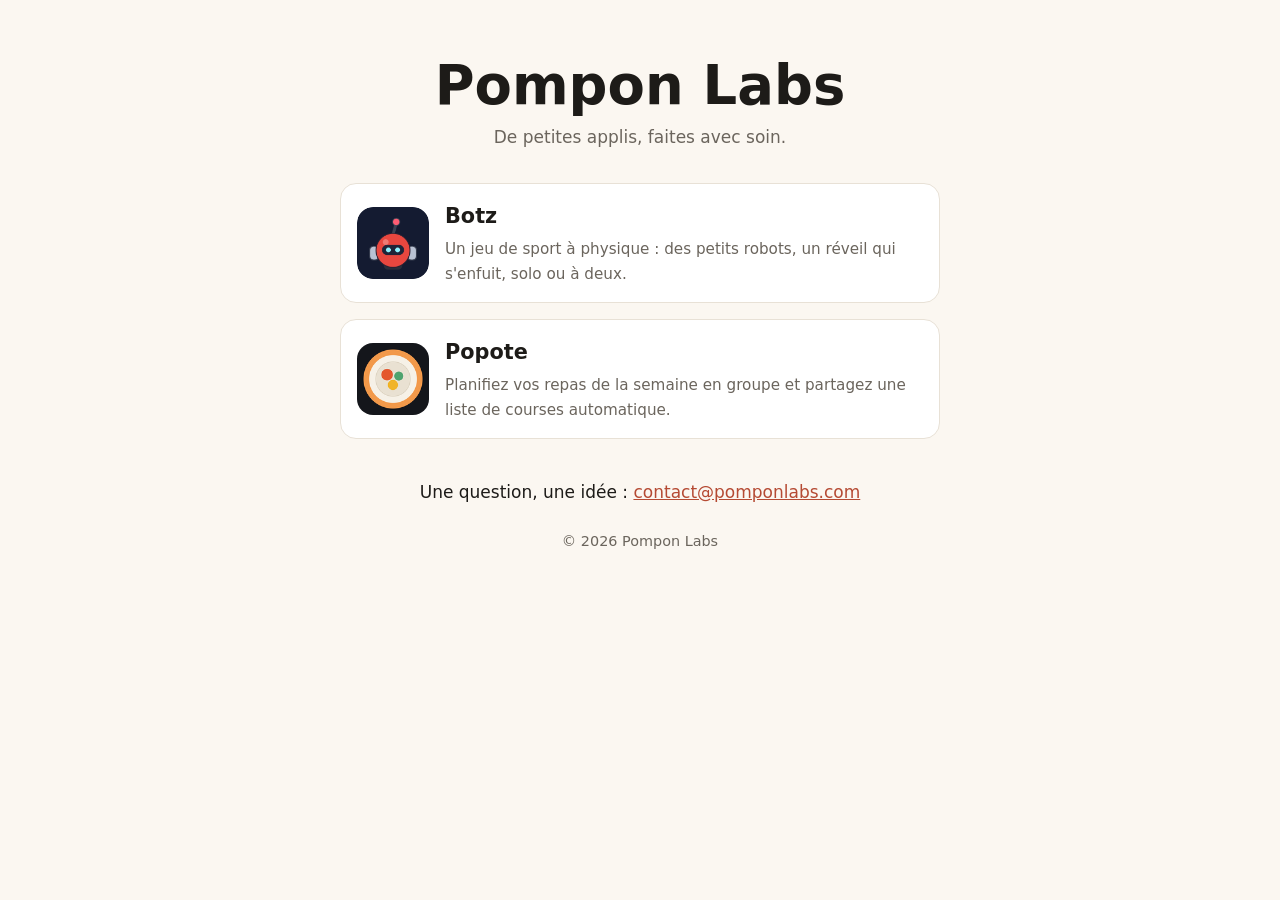
==== index.html @ b4390431 "first commit" ====
<!doctype html>
<html lang="fr">
  <head>
    <meta charset="UTF-8" />
    <meta name="viewport" content="width=device-width, initial-scale=1" />
    <meta name="theme-color" content="#14161b" />
    <link rel="icon" type="image/png" href="favicon.png" />
    <link rel="apple-touch-icon" href="apple-touch-icon.png" />
    <link rel="stylesheet" href="style.css" />
    <title>Pompon Labs — nos applis</title>
    <meta name="description" content="Pompon Labs : de petites applis mobiles faites avec soin. Botz, Popote, et d'autres à venir." />
  </head>
  <body>
    <main>
      <header>
        <h1>Pompon Labs</h1>
        <p class="tagline">De petites applis, faites avec soin.</p>
      </header>

      <section class="apps" aria-label="Applications">
        <a class="app" href="https://botz.pomponlabs.com">
          <img src="botz.png" alt="" width="72" height="72" />
          <div>
            <h2>Botz</h2>
            <p>Un jeu de sport à physique : des petits robots, un réveil qui s'enfuit, solo ou à deux.</p>
          </div>
        </a>
        <a class="app" href="https://popote.pomponlabs.com">
          <img src="popote.png" alt="" width="72" height="72" />
          <div>
            <h2>Popote</h2>
            <p>Planifiez vos repas de la semaine en groupe et partagez une liste de courses automatique.</p>
          </div>
        </a>
      </section>

      <p class="contact">Une question, une idée : <a href="mailto:contact@pomponlabs.com">contact@pomponlabs.com</a></p>
      <footer>© 2026 Pompon Labs</footer>
    </main>
  </body>
</html>
---- style.css ----
:root { color-scheme: light dark; --bg: #fbf7f1; --card: #fff; --text: #1d1b18; --muted: #6b655d; --accent: #b54a33; --border: #e8e1d6; }
@media (prefers-color-scheme: dark) { :root { --bg: #14161b; --card: #1d2028; --text: #f1eee8; --muted: #a7acb5; --accent: #f2994a; --border: #2a2e38; } }
* { box-sizing: border-box; }
body { margin: 0; background: var(--bg); color: var(--text); font: 17px/1.6 system-ui, -apple-system, "Segoe UI", sans-serif; }
a { color: var(--accent); }
main { max-width: 640px; margin: 0 auto; padding: 56px 20px 64px; }
header { text-align: center; margin-bottom: 32px; }
h1 { font-size: clamp(2.2rem, 8vw, 3.4rem); margin: 0 0 8px; line-height: 1.1; }
h2 { font-size: 1.3rem; margin: 0 0 4px; }
.tagline { color: var(--muted); margin: 0; }
.apps { display: grid; gap: 16px; }
.app { display: flex; gap: 16px; align-items: center; padding: 16px; background: var(--card); border: 1px solid var(--border); border-radius: 16px; color: inherit; text-decoration: none; transition: transform .15s, border-color .15s; }
.app:hover, .app:focus-visible { transform: translateY(-2px); border-color: var(--accent); }
.app img { width: 72px; height: 72px; border-radius: 16px; flex: none; }
.app p { margin: 0; color: var(--muted); font-size: .95rem; }
.contact { text-align: center; margin-top: 40px; }
footer { margin-top: 24px; color: var(--muted); font-size: .9rem; text-align: center; }
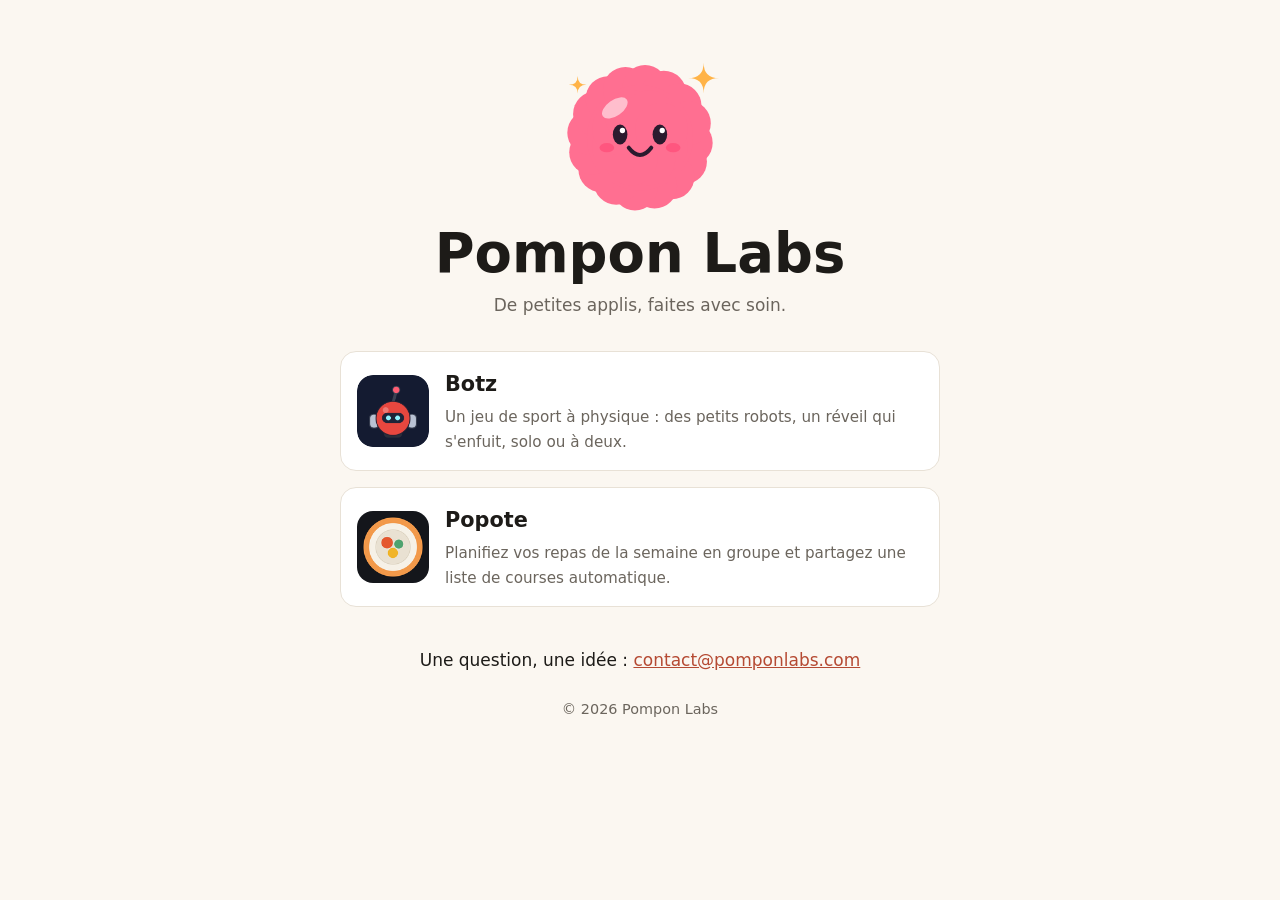
==== commit 03de6d86: "Ajoute le logo Pompon et les icônes Co-Authored-By: Claude Sonnet 5.5 <noreply@anthropic.com>" ====
--- a/index.html
+++ b/index.html
@@ -4,6 +4,7 @@
     <meta charset="UTF-8" />
     <meta name="viewport" content="width=device-width, initial-scale=1" />
     <meta name="theme-color" content="#14161b" />
+    <link rel="icon" type="image/svg+xml" href="icon.svg" />
     <link rel="icon" type="image/png" href="favicon.png" />
     <link rel="apple-touch-icon" href="apple-touch-icon.png" />
     <link rel="stylesheet" href="style.css" />
@@ -13,6 +14,7 @@
   <body>
     <main>
       <header>
+        <img class="logo" src="logo.svg" alt="Pompon, la mascotte de Pompon Labs" width="160" height="160" />
         <h1>Pompon Labs</h1>
         <p class="tagline">De petites applis, faites avec soin.</p>
       </header>
--- a/style.css
+++ b/style.css
@@ -5,6 +5,7 @@
 a { color: var(--accent); }
 main { max-width: 640px; margin: 0 auto; padding: 56px 20px 64px; }
 header { text-align: center; margin-bottom: 32px; }
+.logo { width: 160px; height: auto; }
 h1 { font-size: clamp(2.2rem, 8vw, 3.4rem); margin: 0 0 8px; line-height: 1.1; }
 h2 { font-size: 1.3rem; margin: 0 0 4px; }
 .tagline { color: var(--muted); margin: 0; }
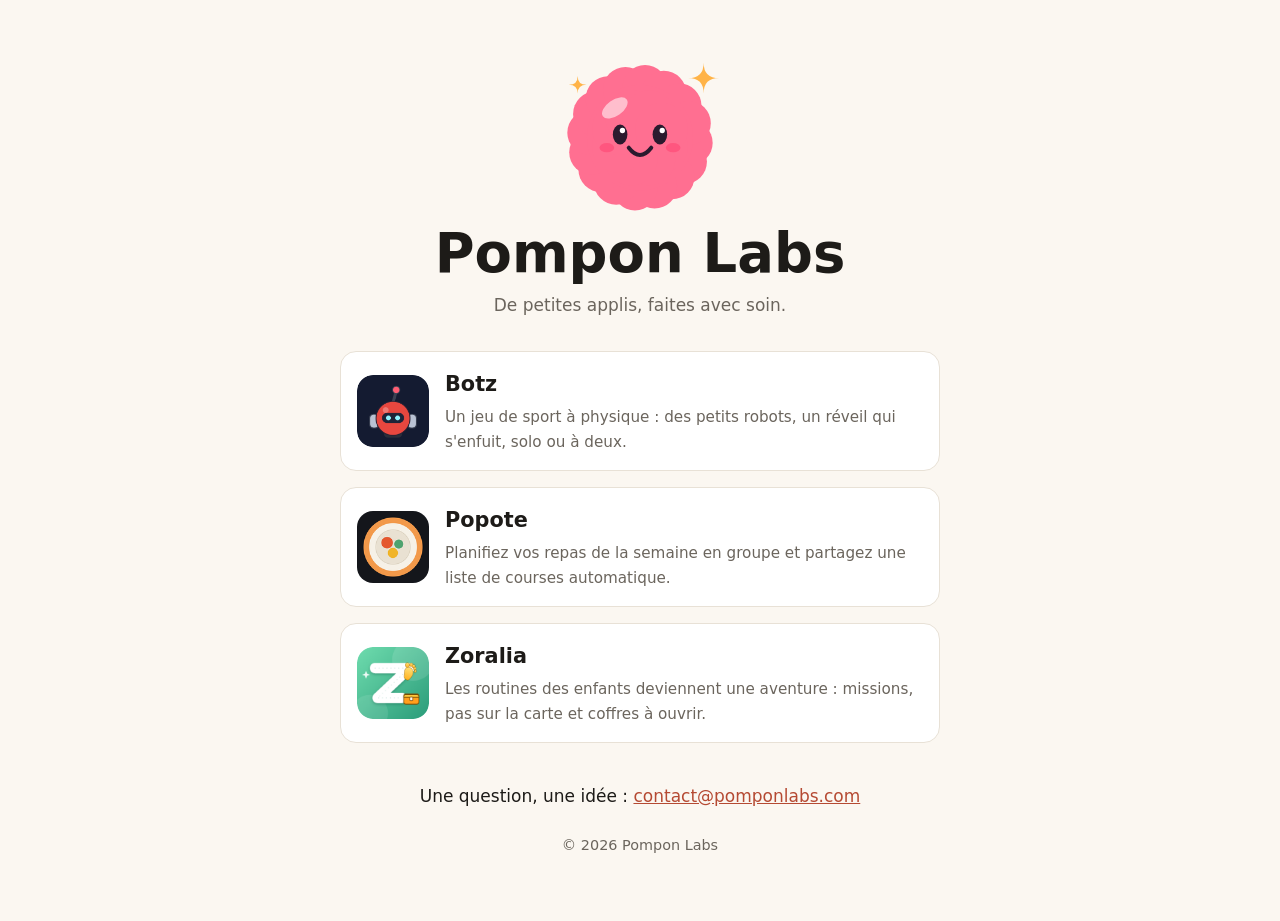
==== commit 19d90c61: "Ajoute Zoralia à la liste des applis Co-Authored-By: Claude Sonnet 5.5 <noreply@anthropic.com>" ====
--- a/index.html
+++ b/index.html
@@ -9,7 +9,7 @@
     <link rel="apple-touch-icon" href="apple-touch-icon.png" />
     <link rel="stylesheet" href="style.css" />
     <title>Pompon Labs — nos applis</title>
-    <meta name="description" content="Pompon Labs : de petites applis mobiles faites avec soin. Botz, Popote, et d'autres à venir." />
+    <meta name="description" content="Pompon Labs : de petites applis mobiles faites avec soin. Botz, Popote, Zoralia, et d'autres à venir." />
   </head>
   <body>
     <main>
@@ -34,6 +34,13 @@
             <p>Planifiez vos repas de la semaine en groupe et partagez une liste de courses automatique.</p>
           </div>
         </a>
+        <a class="app" href="https://zoralia.pomponlabs.com">
+          <img src="zoralia.png" alt="" width="72" height="72" />
+          <div>
+            <h2>Zoralia</h2>
+            <p>Les routines des enfants deviennent une aventure : missions, pas sur la carte et coffres à ouvrir.</p>
+          </div>
+        </a>
       </section>
 
       <p class="contact">Une question, une idée : <a href="mailto:contact@pomponlabs.com">contact@pomponlabs.com</a></p>
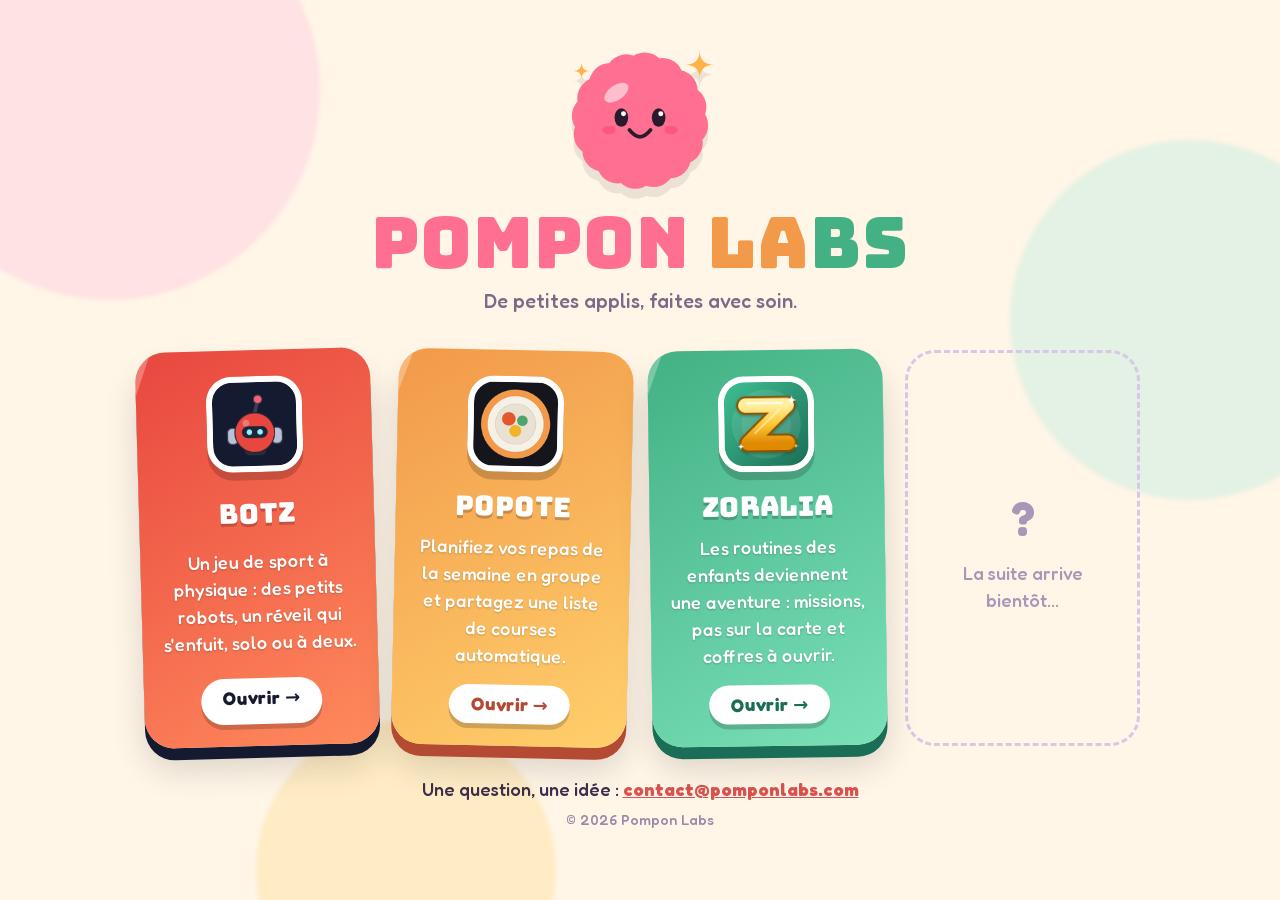
==== commit af3f10e2: "Page d'accueil : maquette V1 « atelier coloré » ; maquettes de travail retirées du site publié Co-Au" ====
--- a/index.html
+++ b/index.html
@@ -3,48 +3,18 @@
   <head>
     <meta charset="UTF-8" />
     <meta name="viewport" content="width=device-width, initial-scale=1" />
-    <meta name="theme-color" content="#14161b" />
+    <meta name="theme-color" content="#fff6e8" />
+    <meta name="description" content="Pompon Labs : de petites applis, faites avec soin. Botz, Popote, Zoralia, et d'autres à venir." />
     <link rel="icon" type="image/svg+xml" href="icon.svg" />
     <link rel="icon" type="image/png" href="favicon.png" />
     <link rel="apple-touch-icon" href="apple-touch-icon.png" />
+    <link rel="preload" href="fonts/bungee-latin.woff2" as="font" type="font/woff2" crossorigin />
     <link rel="stylesheet" href="style.css" />
     <title>Pompon Labs — nos applis</title>
-    <meta name="description" content="Pompon Labs : de petites applis mobiles faites avec soin. Botz, Popote, Zoralia, et d'autres à venir." />
   </head>
   <body>
-    <main>
-      <header>
-        <img class="logo" src="logo.svg" alt="Pompon, la mascotte de Pompon Labs" width="160" height="160" />
-        <h1>Pompon Labs</h1>
-        <p class="tagline">De petites applis, faites avec soin.</p>
-      </header>
-
-      <section class="apps" aria-label="Applications">
-        <a class="app" href="https://botz.pomponlabs.com">
-          <img src="botz.png" alt="" width="72" height="72" />
-          <div>
-            <h2>Botz</h2>
-            <p>Un jeu de sport à physique : des petits robots, un réveil qui s'enfuit, solo ou à deux.</p>
-          </div>
-        </a>
-        <a class="app" href="https://popote.pomponlabs.com">
-          <img src="popote.png" alt="" width="72" height="72" />
-          <div>
-            <h2>Popote</h2>
-            <p>Planifiez vos repas de la semaine en groupe et partagez une liste de courses automatique.</p>
-          </div>
-        </a>
-        <a class="app" href="https://zoralia.pomponlabs.com">
-          <img src="zoralia.png" alt="" width="72" height="72" />
-          <div>
-            <h2>Zoralia</h2>
-            <p>Les routines des enfants deviennent une aventure : missions, pas sur la carte et coffres à ouvrir.</p>
-          </div>
-        </a>
-      </section>
-
-      <p class="contact">Une question, une idée : <a href="mailto:contact@pomponlabs.com">contact@pomponlabs.com</a></p>
-      <footer>© 2026 Pompon Labs</footer>
-    </main>
+<i class="blob b1"></i><i class="blob b2"></i><i class="blob b3"></i>
+<main><img class="mascot" src="logo.svg" alt="Pompon, la mascotte"><h1><span>Pompon</span> <span>La</span><span>bs</span></h1><p class="tag">De petites applis, faites avec soin.</p>
+<section class="apps"><a class="app" href="https://botz.pomponlabs.com" style="--c1:#e8473f;--c2:#ff8a5c;--dk:#141b31"><img src="botz.png" alt=""><h2>Botz</h2><p>Un jeu de sport à physique : des petits robots, un réveil qui s'enfuit, solo ou à deux.</p><span class="go">Ouvrir →</span></a><a class="app" href="https://popote.pomponlabs.com" style="--c1:#f2994a;--c2:#ffcf6b;--dk:#b54a33"><img src="popote.png" alt=""><h2>Popote</h2><p>Planifiez vos repas de la semaine en groupe et partagez une liste de courses automatique.</p><span class="go">Ouvrir →</span></a><a class="app" href="https://zoralia.pomponlabs.com" style="--c1:#43b184;--c2:#7ae0b8;--dk:#1b6e56"><img src="zoralia.png" alt=""><h2>Zoralia</h2><p>Les routines des enfants deviennent une aventure : missions, pas sur la carte et coffres à ouvrir.</p><span class="go">Ouvrir →</span></a><div class="soon"><b>?</b><span>La suite arrive bientôt…</span></div></section><p class="contact">Une question, une idée : <a href="mailto:contact@pomponlabs.com">contact@pomponlabs.com</a></p><footer>© 2026 Pompon Labs</footer></main>
   </body>
 </html>
--- a/style.css
+++ b/style.css
@@ -1,18 +1,29 @@
-:root { color-scheme: light dark; --bg: #fbf7f1; --card: #fff; --text: #1d1b18; --muted: #6b655d; --accent: #b54a33; --border: #e8e1d6; }
-@media (prefers-color-scheme: dark) { :root { --bg: #14161b; --card: #1d2028; --text: #f1eee8; --muted: #a7acb5; --accent: #f2994a; --border: #2a2e38; } }
-* { box-sizing: border-box; }
-body { margin: 0; background: var(--bg); color: var(--text); font: 17px/1.6 system-ui, -apple-system, "Segoe UI", sans-serif; }
-a { color: var(--accent); }
-main { max-width: 640px; margin: 0 auto; padding: 56px 20px 64px; }
-header { text-align: center; margin-bottom: 32px; }
-.logo { width: 160px; height: auto; }
-h1 { font-size: clamp(2.2rem, 8vw, 3.4rem); margin: 0 0 8px; line-height: 1.1; }
-h2 { font-size: 1.3rem; margin: 0 0 4px; }
-.tagline { color: var(--muted); margin: 0; }
-.apps { display: grid; gap: 16px; }
-.app { display: flex; gap: 16px; align-items: center; padding: 16px; background: var(--card); border: 1px solid var(--border); border-radius: 16px; color: inherit; text-decoration: none; transition: transform .15s, border-color .15s; }
-.app:hover, .app:focus-visible { transform: translateY(-2px); border-color: var(--accent); }
-.app img { width: 72px; height: 72px; border-radius: 16px; flex: none; }
-.app p { margin: 0; color: var(--muted); font-size: .95rem; }
-.contact { text-align: center; margin-top: 40px; }
-footer { margin-top: 24px; color: var(--muted); font-size: .9rem; text-align: center; }
+/* Pompon Labs — page d'accueil (maquette V1 « atelier coloré »). */
+@font-face{font-family:"Bungee";src:url("fonts/bungee-latin.woff2") format("woff2");font-display:swap}
+@font-face{font-family:"Fredoka";src:url("fonts/fredoka-latin.woff2") format("woff2");font-weight:300 700;font-display:swap}
+*{box-sizing:border-box}html{scroll-behavior:smooth}body{margin:0;font:500 18px/1.5 "Fredoka",system-ui,sans-serif}
+a{color:inherit}img{display:block}
+@media (prefers-reduced-motion:reduce){*,*::before,*::after{animation:none!important;transition:none!important}}
+
+body{background:#fff6e8;color:#3b2f4a;overflow-x:hidden;min-height:100vh}
+.blob{position:fixed;border-radius:50%;filter:blur(2px);opacity:.55;z-index:0;animation:drift 14s ease-in-out infinite}
+.b1{width:420px;height:420px;background:#ffd1e0;top:-120px;left:-100px}.b2{width:360px;height:360px;background:#cdeee0;right:-90px;top:140px;animation-delay:-4s}.b3{width:300px;height:300px;background:#ffe3a8;left:20%;bottom:-120px;animation-delay:-8s}
+@keyframes drift{50%{transform:translate(30px,-26px) scale(1.06)}}
+main{position:relative;z-index:1;max-width:1040px;margin:0 auto;padding:44px 20px 40px;text-align:center}
+.mascot{width:150px;height:150px;margin:0 auto;animation:hop 2.4s cubic-bezier(.3,0,.3,1) infinite;filter:drop-shadow(0 10px 0 rgba(0,0,0,.08))}
+@keyframes hop{50%{transform:translateY(-14px) rotate(3deg)}}
+h1{font:400 clamp(2.4rem,9vw,4.4rem)/1.05 "Bungee",sans-serif;margin:12px 0 6px;letter-spacing:1px}
+h1 span:nth-child(1){color:#ff6f91}h1 span:nth-child(2){color:#f2994a}h1 span:nth-child(3){color:#43b184}
+.tag{font-size:1.25rem;color:#7a6b88;margin:0 0 34px}
+.apps{display:grid;grid-template-columns:repeat(auto-fit,minmax(215px,1fr));gap:20px;margin:10px 0 30px}
+.app{display:grid;gap:10px;justify-items:center;padding:26px 20px 22px;border-radius:30px;text-decoration:none;color:#fff;background:linear-gradient(150deg,var(--c1),var(--c2));box-shadow:0 12px 0 var(--dk),0 22px 34px rgba(0,0,0,.14);transform:rotate(var(--r));transition:transform .2s,box-shadow .2s;position:relative;overflow:hidden}
+.app:nth-child(1){--r:-1.6deg}.app:nth-child(2){--r:1.2deg}.app:nth-child(3){--r:-.8deg}
+.app:hover{transform:rotate(0) translateY(-8px);box-shadow:0 18px 0 var(--dk),0 30px 40px rgba(0,0,0,.18)}
+.app::after{content:"";position:absolute;top:-40%;left:-60%;width:35%;height:180%;background:rgba(255,255,255,.28);transform:rotate(20deg);animation:shine 5s ease-in-out infinite}
+@keyframes shine{0%,65%{left:-60%}100%{left:140%}}
+.app img{width:96px;height:96px;border-radius:26px;background:#fff;padding:6px;box-shadow:0 8px 0 rgba(0,0,0,.18)}
+.app h2{font:400 1.7rem "Bungee",sans-serif;margin:6px 0 0;text-shadow:0 3px 0 rgba(0,0,0,.2)}
+.app p{margin:0;font-weight:500;text-shadow:0 1px 2px rgba(0,0,0,.2)}
+.go{margin-top:6px;background:#fff;color:var(--dk);border-radius:99px;padding:6px 22px;font-weight:700;box-shadow:0 5px 0 rgba(0,0,0,.18)}
+.soon{border:3px dashed #d8c8e8;border-radius:30px;padding:22px;color:#a898b8;display:grid;place-items:center;align-content:center;gap:6px;min-height:240px}.soon b{font-size:3rem}
+.contact{margin:26px 0 6px}.contact a{color:#d9534f;font-weight:700}footer{color:#9a8aa8;font-size:.9rem}
